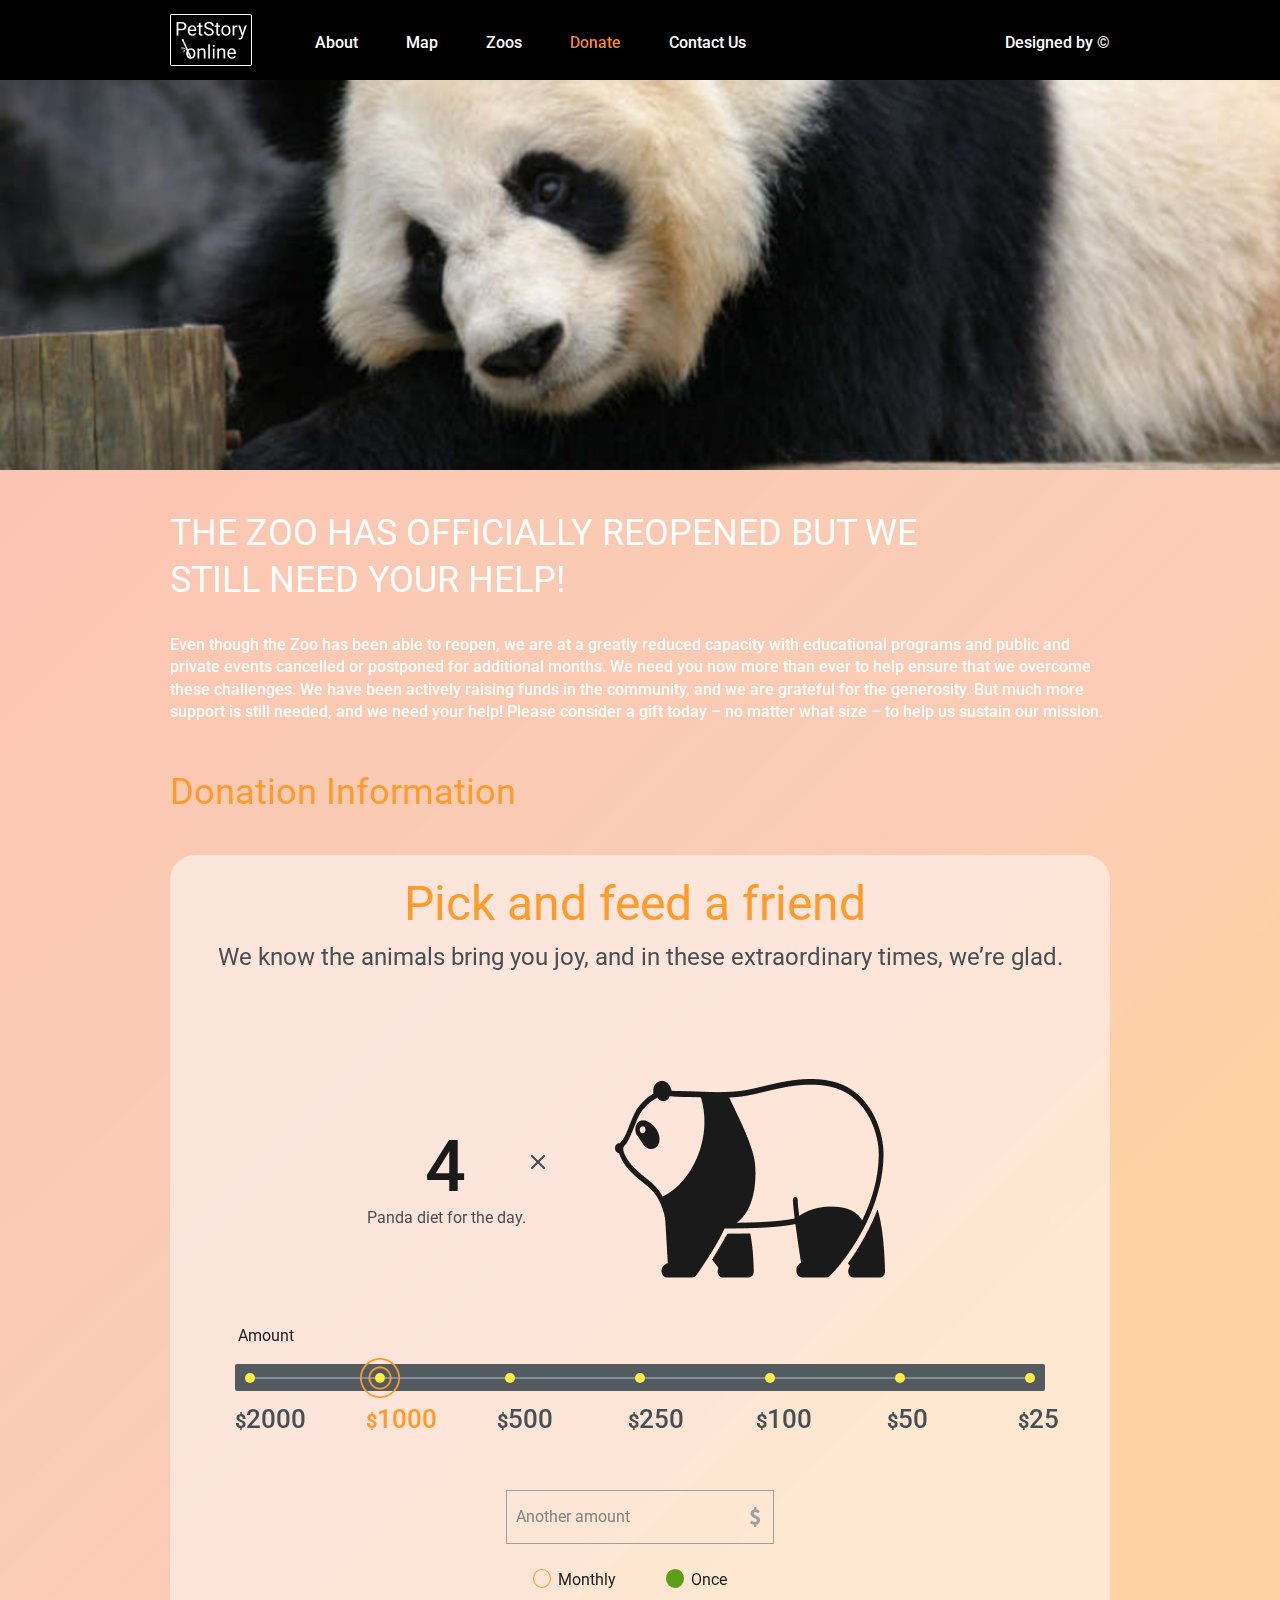
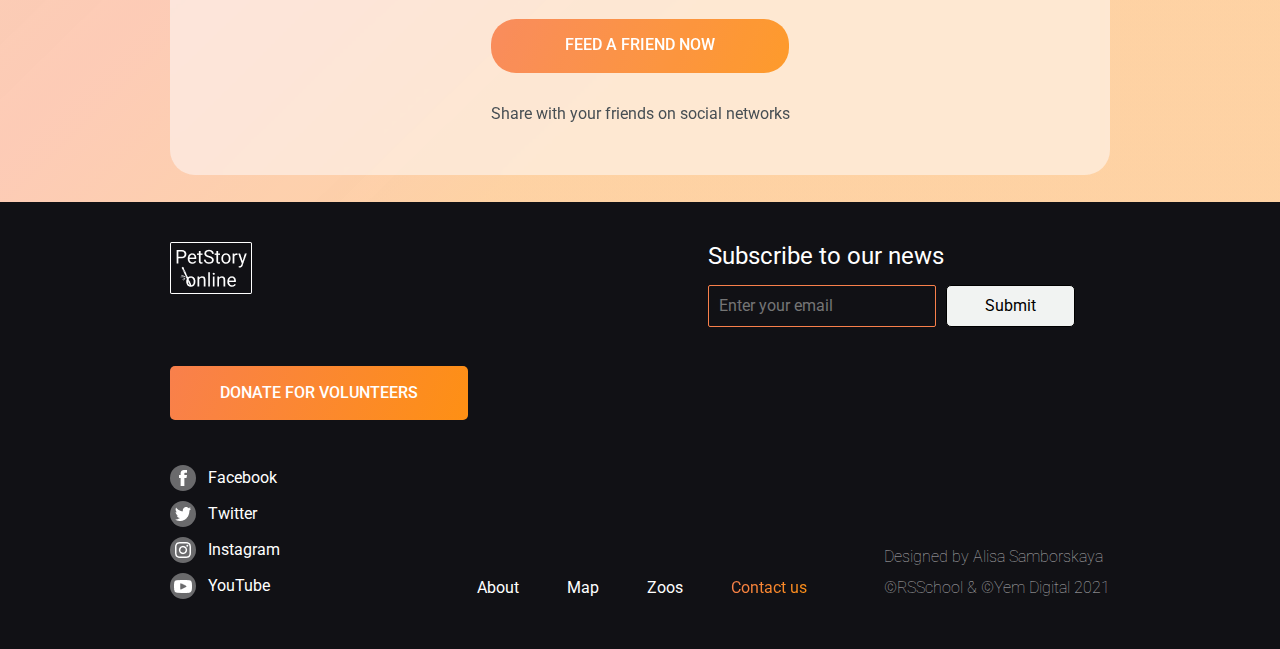
==== pages/donate/index.html @ c28e4dde "fix:js" ====
<!DOCTYPE html>
<html lang="en">
<head>
    <meta charset="UTF-8">
    <meta http-equiv="X-UA-Compatible" content="IE=edge">
    <meta name="viewport" content="width=device-width, initial-scale=1.0">
    <title>Donate</title>
    <link rel="stylesheet" href="style.css">
    <link rel="preconnect" href="https://fonts.googleapis.com">
<link rel="preconnect" href="https://fonts.gstatic.com" crossorigin>
<link href="https://fonts.googleapis.com/css2?family=Roboto:wght@100;300;400;500;700&display=swap" rel="stylesheet">
<style>
    html{
    scroll-behavior: smooth;
    }
</style>
</head>
<body>
    <header class="header">
        <div class="header_wrap wrapper" id="header">
          <a href="../main/index.html" class="burger_logo"><img src="../../assets/icons/logo_footer (1).png" alt="logo"></a>
          <div class="header_wrap_list">
              <a href="../main/index.html"><img src="../../assets/icons/logo_footer.png" alt="logo"></a>
          <h1>PetStory Online</h1>
         <ul>
          <li class="active"><a href="../main/index.html">About</a></li>
          <li class="active">Map</li>
          <li class="active">Zoos</li>
          <li class="active"><a href="../donate/index.html">Donate</a></li>
          <li class="active">Contact Us</li>
         </ul>
          </div>
         <p><a href="https://www.figma.com/file/XJE8p36rRzBeCbb7orxvt0/online-zoo-3-weeks-(Copy)?node-id=153%3A45" class="active">Designed by ©</a></p>
         <img src="../../assets/icons/burger_menu (1).png" alt="burger" class="burger_menu">
        </div>
      </header>
      <div class="watch">
        <div class="watch_wrap wrapper">
        </div>
    </div>
    <div class="feed">
        <div class="feed_info wrapper">
            <h2>THE ZOO HAS OFFICIALLY REOPENED BUT WE STILL NEED YOUR HELP!</h2>
            <p class="feed_info_text">Even though the Zoo has been able to reopen, we are at a greatly reduced capacity with educational programs and public and private events cancelled or postponed for additional months. We need you now more than ever to help ensure that we overcome these challenges. We have been actively raising funds in the community, and we are grateful for the generosity.  But much more support is still needed, and we need your help! Please consider a gift today – no matter what size – to help us sustain our mission.</p>
            <p class="feed_info_inf">Donation Information</p>
        </div>
        <div class="feed_wrap wrapper">
            <h3>Pick and feed a friend</h3>
            <p class="feed_wrap_postheader">We know the animals bring you joy, and in these extraordinary times, we’re glad.</p>
            <div class="feed_wrap_images">
               <div class="feed_wrap_images_text">
                <div>
                    <p>4</p>
                    <p>Panda diet for the day.</p>
                </div>
                <img src="../../assets/icons/x_icon.png" alt="icon">

               </div>
               <img src="../../assets/icons/panda_widget1.png" alt="icon" class="panda">
            </div>
            <form class="feed_btns">
                <p class="feed_btns_header">Amount</p>
                <div class="feed_btns_container">
                    <input type="radio" name="donate" id="donate_5000" class="donate_radio label_5000" value="5000">
                    <label for="donate_5000" class="label_5000"></label>
                    <input type="radio" name="donate" id="donate_2000" class="donate_radio" value="2000">
                    <label for="donate_2000" class="label_2000"></label>
                    <input type="radio" name="donate" id="donate_1000" class="donate_radio" value="1000" checked>
                    <label for="donate_1000" class="label_1000"></label>
                    <input type="radio" name="donate" id="donate_500" class="donate_radio" value="500">
                    <label for="donate_500"></label>
                    <input type="radio" name="donate" id="donate_250" class="donate_radio" value="250" >
                    <label for="donate_250"></label>
                    <input type="radio" name="donate" id="donate_100" class="donate_radio" value="100">
                    <label for="donate_100"></label>
                    <input type="radio" name="donate" id="donate_50" class="donate_radio" value="50">
                    <label for="donate_50"></label>
                    <input type="radio" name="donate" id="donate_25" class="donate_radio" value="25">
                    <label for="donate_25"></label>
                    <div class="line"></div>
                </div>
                <div class="feed_btns_sum">
                    <p class="sum_text num_5000"><span>$</span>5000</p>
                    <p class="sum_text num_2000"><span>$</span>2000</p>
                    <p class="sum_text num_1000"><span>$</span>1000</p>
                    <p class="sum_text"><span>$</span>500</p>
                    <p class="sum_text"><span>$</span>250</p>
                    <p class="sum_text"><span>$</span>100</p>
                    <p class="sum_text"><span>$</span>50</p>
                    <p class="sum_text"><span>$</span>25</p>
                </div>
                <input type="number" min="1" max="9999" placeholder="Another amount" class="number">
                <div class="radio_btns">
                    <input type="radio" name="once" id="month" class="radio" value="2">
                    <label for="month">Monthly</label>
                    <input type="radio" name="once" id="once" class="radio" value="1" checked>
                    <label for="once">Once</label>
                </div>
                <button>Feed a friend now</button>
                <p class="share_text">Share with your friends on social networks </p>
            </form>
        </div>
      </div>
      <footer class="footer">
        <div class="footer_wrap wrapper">
          <div class="footer_wrap_media">
              <ul class="social_list">
                  <li><div><a href="https://www.facebook.com" class="link2"><img src="../../assets/icons/Fill 211.png" alt="icon"></a></div><a href="https://www.facebook.com" class="link">Facebook</a></li>
                  <li><div><a href="https://twitter.com/?lang=ru" class="link2"><img src="../../assets/icons/Fill 172.png" alt="icon"></a></a></div><a href="https://twitter.com/?lang=ru" class="link">Twitter</a></li>
                  <li><div><a href="https://www.instagram.com" class="link2"><img src="../../assets/icons/Fill 166.png" alt="icon"></a></div><a href="https://www.instagram.com" class="link">Instagram</a></li>
                  <li><div><a href="https://www.youtube.com" class="link2"><img src="../../assets/icons/Fill 213.png" alt="icon"></a></div><a href="https://www.youtube.com" class="link">YouTube</a></li>
              </ul>
              <ul class="footer_wrap_list">
                  <li class="active_footer"><a href="#header" class="link">About</a></li>
                  <li class="active_footer">Map</li>
                  <li class="active_footer">Zoos</li>
                  <li class="active_footer">Contact us</li>
              </ul>
              <div class="footer_wrap_email_design">
                  <p>Designed by Alisa Samborskaya</p>
                  <p>©RSSchool & ©Yem Digital 2021</p>
               </div>
          </div>
          <div class="footer_wrap_email">
              <form action="../donate/index.html" class="form1">
                  <img src="../../assets/icons/bamboo_mini.png" alt="img" class="mini">
                  <a href="#header" class="logo"><img src="../../assets/icons/logo_footer.png" alt="logo"></a>
                  <a href="#header" class="logo3"><img src="../../assets/icons/PetStory online2.png" alt="logo"></a>
                  <button type="submit">donate for volunteers</button>
              </form>
              <div class="right_form">
                  <p class="footer_wrap_email_text">Subscribe to our news</p>
               <form class="form2">
                  <input type="email" name="email" id="email" placeholder="Enter your email" required>
                  <button type="submit" class="inp_btn">Submit</button>
               </form>
          </div>
        </div>
     </div>
    </footer>
    <script src="script.js"></script>
</body>
</html>
---- pages/donate/style.css ----
* {
  margin: 0;
  padding: 0;
  font-family: "Roboto", sans-serif;
}

a {
  text-decoration: none;
  color: inherit;
}

.focused {
  background: linear-gradient(113.96deg, #F9804B 1.49%, #FE9013 101.44%);
  -webkit-background-clip: text;
  -webkit-text-fill-color: transparent;
  background-clip: text;
  cursor: pointer;
  border: none;
  box-shadow: none;
  outline: none;
}

.wrapper {
  width: 1160px;
  margin: 0 auto;
}

.header {
  background-color: #000000;
  font-weight: 500;
  font-size: 16px;
  line-height: 140%;
  color: #FFFFFF;
}
.header .burger_menu {
  display: none;
}
.header .burger_logo {
  display: none;
}
.header_wrap {
  display: flex;
  justify-content: space-between;
  align-items: center;
  padding: 14px 0;
}
.header_wrap h1 {
  display: none;
}
.header_wrap_list {
  display: flex;
  align-items: center;
  gap: 63px;
}
.header_wrap ul {
  display: flex;
  gap: 58px;
}
.header_wrap ul li {
  list-style-type: none;
}
.header_wrap ul li:hover {
  background: linear-gradient(113.96deg, #F9804B 1.49%, #FE9013 101.44%);
  -webkit-background-clip: text;
  -webkit-text-fill-color: transparent;
  background-clip: text;
  cursor: pointer;
}
.header_wrap a {
  text-decoration: none;
  color: #FFFFFF;
}
.header_wrap a:hover {
  background: linear-gradient(113.96deg, #F9804B 1.49%, #FE9013 101.44%);
  -webkit-background-clip: text;
  -webkit-text-fill-color: transparent;
  background-clip: text;
  cursor: pointer;
}

.watch {
  width: 100%;
  height: 390px;
  background-image: url(../../assets/images/Giant\ Panda.png);
  background-repeat: no-repeat;
  background-position: center;
  background-size: cover;
}

.footer {
  background: #111115;
}
.footer_wrap {
  display: flex;
  padding: 41px 0 50px;
  flex-direction: column-reverse;
}
.footer_wrap_list {
  display: flex;
  list-style: none;
  font-weight: 400;
  font-size: 16px;
  line-height: 140%;
  color: #FFFFFF;
  align-self: flex-end;
  margin-left: 120px;
  z-index: 5;
}
.footer_wrap_list li {
  margin-right: 60px;
}
.footer_wrap_list li:last-child {
  margin-right: 0px;
}
.footer_wrap_list .link {
  text-decoration: none;
  color: #FFFFFF;
}
.footer_wrap_list li:hover {
  background: linear-gradient(113.96deg, #F9804B 1.49%, #FE9013 101.44%);
  -webkit-background-clip: text;
  -webkit-text-fill-color: transparent;
  background-clip: text;
  cursor: pointer;
}
.footer_wrap_media {
  display: flex;
  align-items: flex-end;
  justify-content: space-between;
}
.footer_wrap_media .logo {
  width: 82px;
}
.footer_wrap_media .social_list .link2 {
  display: flex;
  align-items: center;
}
.footer_wrap_media ul {
  list-style: none;
}
.footer_wrap_media ul li {
  display: flex;
  gap: 12px;
  align-items: center;
  font-weight: 400;
  font-size: 16px;
  line-height: 140%;
  color: #FFFFFF;
  margin-top: 10px;
}
.footer_wrap_media ul li a {
  text-decoration: none;
  color: #FFFFFF;
}
.footer_wrap_media ul li div {
  width: 26px;
  height: 26px;
  border-radius: 50%;
  display: flex;
  justify-content: center;
  align-items: center;
  background: rgba(196, 196, 196, 0.5);
}
.footer_wrap_media ul li:hover a {
  color: #4B9200;
  cursor: pointer;
}
.footer_wrap_media ul li:hover div {
  background: #4B9200;
}
.footer_wrap_email {
  display: flex;
  justify-content: space-between;
}
.footer_wrap_email .form1 {
  margin-top: -3px;
  display: flex;
  flex-direction: column;
  align-items: flex-start;
}
.footer_wrap_email .form1 .logo2 {
  display: none;
}
.footer_wrap_email .form1 .logo3 {
  display: none;
}
.footer_wrap_email .form1 .mini {
  display: none;
}
.footer_wrap_email .form1 button {
  background: linear-gradient(113.96deg, #F9804B 1.49%, #FE9013 101.44%);
  width: 298px;
  height: 54px;
  border-radius: 25px;
  font-weight: 500;
  font-size: 16px;
  line-height: 140%;
  text-align: center;
  text-transform: uppercase;
  color: #FFFFFF;
  border: none;
  border-radius: 5px;
  margin: 58px 0 35px;
}
.footer_wrap_email .form1 button:hover {
  background: #E47209;
}
.footer_wrap_email .form1 button:active {
  background: #4B9200;
}
.footer_wrap_email_text {
  font-weight: 400;
  font-size: 24px;
  line-height: 120%;
  color: #FFFFFF;
}
.footer_wrap_email form {
  margin-top: 14px;
  display: flex;
  gap: 10px;
  align-items: center;
}
.footer_wrap_email form #email {
  padding-left: 10px;
  border-radius: 2px;
  font-weight: 400;
  font-size: 16px;
  line-height: 140%;
  color: #BDBDBD;
  border: #F9804B solid 1px;
  width: 228px;
  height: 42px;
  box-sizing: border-box;
  background-color: inherit;
}
.footer_wrap_email form #email:active {
  border: 1px solid #4B9200;
}
.footer_wrap_email form button {
  width: 129px;
  height: 42px;
  background: #F1F3F2;
  border: 1px solid #000000;
  border-radius: 5px;
  font-weight: 400;
  font-size: 16px;
  line-height: 140%;
  color: #000000;
}
.footer_wrap_email form .inp_btn:hover {
  color: #4B9200;
  border: 1px solid #4B9200;
}
.footer_wrap_email_design {
  font-weight: 100;
  font-size: 16px;
  line-height: 130%;
  color: #B4B4B6;
}
.footer_wrap_email_design p:last-child {
  margin-top: 10px;
}

.feed {
  background: linear-gradient(315.75deg, rgba(254, 210, 144, 0.7) 30.06%, #FEBDAB 100.95%, rgba(254, 210, 144, 0.7) 106.36%), linear-gradient(315.75deg, rgba(254, 189, 171, 0.74) 30.06%, rgba(243, 169, 248, 0.66) 50.74%, #E0D8F0 80.49%, #EAF7FE 127.9%, #EAF7FE 149.54%), linear-gradient(315.75deg, rgba(254, 189, 171, 0.74) 30.06%, rgba(243, 169, 248, 0.66) 50.74%, #E0D8F0 80.49%, #EAF7FE 127.9%, #EAF7FE 149.54%);
  opacity: 0.9;
  padding: 35px 0 183px;
}
.feed_info h2 {
  font-weight: 400;
  font-size: 36px;
  line-height: 130%;
  color: #FFFFFF;
}
.feed_info_text {
  margin-top: 10px;
  font-weight: 500;
  font-size: 16px;
  line-height: 140%;
  color: #FFFFFF;
}
.feed_info_inf {
  margin-top: 45px;
  margin-bottom: 60px;
  font-weight: 400;
  font-size: 36px;
  line-height: 130%;
  color: #FE9013;
}
.feed .feed_btns {
  display: flex;
  flex-direction: column;
  justify-content: center;
  align-items: center;
  padding-top: 47px;
  margin-right: 67px;
}
.feed .feed_btns_header {
  font-weight: 400;
  font-size: 16px;
  line-height: 140%;
  color: #000000;
  align-self: flex-start;
  margin: 0px 0 17px;
}
.feed .feed_btns .number {
  margin: 50px 0 26px;
  width: 268px;
  height: 54px;
  box-sizing: border-box;
  color: #929699;
  border: 1px solid #929699;
  padding-left: 9px;
  font-weight: 400;
  font-size: 16px;
  line-height: 140%;
  background-image: url("../../assets/icons/dollar.png");
  background-repeat: no-repeat;
  background-position: 95% 50%;
  background-color: inherit;
}
.feed .feed_btns .number::-webkit-inner-spin-button {
  -webkit-appearance: none;
  margin: 0;
}
.feed .feed_btns .number:focus {
  color: #4B9200;
  border: 1px solid #4B9200;
}
.feed .feed_btns_sum {
  padding-top: 10px;
  width: 976px;
  display: flex;
  gap: 60px;
  font-weight: 500;
  font-size: 26px;
  line-height: 140%;
  color: #333B41;
}
.feed .feed_btns_sum p:nth-child(4) {
  padding-right: 15px;
}
.feed .feed_btns_sum p:nth-child(5) {
  padding-right: 12px;
}
.feed .feed_btns_sum p:nth-child(6) {
  padding-right: 15px;
}
.feed .feed_btns_sum p:nth-child(7) {
  padding-right: 30px;
}
.feed .feed_btns_sum span {
  font-size: 20px;
  font-weight: 700;
}
.feed .feed_btns .radio_btns {
  display: flex;
  gap: 30px;
}
.feed .feed_btns .radio_btns .radio {
  position: absolute;
  z-index: -1;
  opacity: 0;
}
.feed .feed_btns .radio_btns label {
  display: inline-block;
  cursor: pointer;
  position: relative;
  padding-left: 25px;
  margin-right: 20px;
  -webkit-user-select: none;
     -moz-user-select: none;
      -ms-user-select: none;
          user-select: none;
}
.feed .feed_btns .radio_btns label:before {
  content: " ";
  display: inline-block;
  width: 16px;
  height: 17px;
  position: absolute;
  left: 0;
  bottom: 1px;
  border: 1px solid #FE9013;
  border-radius: 50%;
}
.feed .feed_btns .radio_btns .radio:checked + label:before {
  background: #4B9200;
  border: 1px solid #4B9200;
}
.feed .feed_btns_container {
  background: #404950;
  border-radius: 2px;
  height: 27px;
  width: 976px;
  display: flex;
  align-items: center;
  padding: 0 26px;
  box-sizing: border-box;
  gap: 120px;
  position: relative;
}
.feed .feed_btns_container .line {
  position: absolute;
  width: 915px;
  height: 2px;
  background: #72828E;
  top: 50%;
  transform: translate(0, -50%);
  z-index: 1;
}
.feed .feed_btns_container .donate_radio {
  position: absolute;
  z-index: -1;
  opacity: 0;
}
.feed .feed_btns_container label {
  z-index: 2;
  display: inline-flex;
  justify-content: center;
  align-items: center;
  cursor: pointer;
  position: relative;
  -webkit-user-select: none;
     -moz-user-select: none;
      -ms-user-select: none;
          user-select: none;
  width: 10px;
  height: 10px;
  background: #FFEE2E;
  border-radius: 50%;
}
.feed .feed_btns_container label:before {
  content: "";
  display: flex;
  justify-content: center;
  align-items: center;
  width: 10px;
  height: 10px;
  position: absolute;
  bottom: -2px;
}
.feed .feed_btns_container label:after {
  content: "";
  display: flex;
  justify-content: center;
  align-items: center;
  width: 10px;
  height: 10px;
  position: absolute;
  bottom: -9px;
  padding: 7px;
}
.feed .feed_btns_container .donate_radio:checked + label:before {
  content: url("../../assets/icons/Vector (1).png");
}
.feed .feed_btns_container .donate_radio:checked + label:after {
  content: url("../../assets/icons/Vector (2).png");
}
.feed .feed_btns_container label:hover:before {
  content: url("../../assets/icons/Vector (1).png");
}
.feed .feed_btns_container label:hover:after {
  content: url("../../assets/icons/Vector (2).png");
}
.feed .feed_btns .share_text {
  font-weight: 400;
  font-size: 16px;
  line-height: 140%;
  color: #333B41;
}
.feed .feed_btns button {
  background: linear-gradient(113.96deg, #F9804B 1.49%, #FE9013 101.44%);
  width: 298px;
  height: 54px;
  border-radius: 25px;
  font-weight: 500;
  font-size: 16px;
  line-height: 140%;
  text-align: center;
  text-transform: uppercase;
  color: #FFFFFF;
  border: none;
  margin: 30px 0;
}
.feed .feed_btns button:hover {
  background: #E47209;
}
.feed .feed_btns button:active {
  background: #4B9200;
}
.feed_wrap {
  background: rgba(253, 253, 255, 0.52);
  -webkit-backdrop-filter: blur(2px);
          backdrop-filter: blur(2px);
  border-radius: 25px;
  padding: 41px 30px 59px 99px;
  box-sizing: border-box;
}
.feed_wrap h3 {
  margin-right: 58px;
  font-weight: 400;
  font-size: 48px;
  line-height: 120%;
  text-align: center;
  color: #FE9013;
  margin-left: -20px;
}
.feed_wrap_postheader {
  font-weight: 400;
  font-size: 24px;
  line-height: 120%;
  color: #333B41;
  margin: 22px 0px 60px -5px;
}
.feed_wrap_images {
  display: flex;
  align-items: center;
  gap: 40px;
  justify-content: center;
  margin-right: 65px;
}
.feed_wrap_images_text {
  display: flex;
  align-items: center;
  margin-left: -25px;
}
.feed_wrap_images_text img {
  margin-left: -20px;
  margin-top: 20px;
}
.feed_wrap_images .panda {
  padding-left: 30px;
}
.feed_wrap_images p:first-child {
  font-weight: 500;
  font-size: 72px;
  line-height: 80%;
  text-align: center;
  text-transform: uppercase;
  color: #000000;
  padding-top: 50px;
  padding-bottom: 15px;
  margin-right: 20px;
}
.feed_wrap_images p:last-child {
  font-weight: 400;
  font-size: 16px;
  line-height: 140%;
  text-align: center;
  color: #333B41;
  padding-right: 30px;
}

@media (min-width: 1000px) and (max-width: 1599px) {
  .wrapper {
    width: 1000px;
    padding: 0 30px;
    box-sizing: border-box;
    overflow: hidden;
  }
  .header_wrap {
    display: flex;
    justify-content: space-between;
    align-items: center;
    padding: 14px 30px 8px;
    box-sizing: border-box;
  }
  .header_wrap_list {
    display: flex;
    align-items: center;
    gap: 63px;
  }
  .header_wrap ul {
    display: flex;
    gap: 48px;
  }
  .watch {
    height: 390px;
    box-sizing: border-box;
  }
  .watch_wrap {
    overflow: hidden;
  }
  .footer {
    background: #111115;
    padding: 40px 0px 50px 0px;
  }
  .footer_wrap {
    display: flex;
    flex-direction: column-reverse;
    box-sizing: border-box;
  }
  .footer_wrap_list {
    margin-left: 130px;
  }
  .footer_wrap_list li {
    margin-right: 48px;
  }
  .footer_wrap_list li:last-child {
    margin-right: 10px;
  }
  .footer_wrap_email .form2 {
    margin-top: 14px;
    padding-right: 35px;
  }
  .footer_wrap_email .form1 {
    margin-top: 0;
  }
  .feed {
    padding: 40px 22px 27px;
  }
  .feed_info {
    padding: 0;
    padding-left: 5px;
    width: 950px;
    box-sizing: border-box;
  }
  .feed_info h2 {
    font-weight: 400;
    width: 778px;
    margin-right: 0px;
  }
  .feed_info_text {
    margin-top: 30px;
    margin-right: 0px;
    width: 939px;
  }
  .feed_info_inf {
    margin-top: 45px;
    margin-bottom: 40px;
  }
  .feed .feed_btns {
    display: flex;
    flex-direction: column;
    justify-content: center;
    align-items: center;
    padding-top: 47px;
    margin-right: 0px;
  }
  .feed .feed_btns_header {
    align-self: flex-start;
    margin: 0px 0px 17px 68px;
  }
  .feed .feed_btns .number {
    margin: 50px 0 26px;
    width: 268px;
    height: 54px;
    padding-left: 9px;
  }
  .feed .feed_btns_sum {
    padding-top: 10px;
    width: 810px;
    display: flex;
    gap: 60px;
  }
  .feed .feed_btns_sum .num_5000 {
    display: none;
  }
  .feed .feed_btns_sum p:nth-child(4) {
    padding-right: 15px;
  }
  .feed .feed_btns_sum p:nth-child(5) {
    padding-right: 12px;
  }
  .feed .feed_btns_sum p:nth-child(6) {
    padding-right: 15px;
  }
  .feed .feed_btns_sum p:nth-child(7) {
    padding-right: 30px;
  }
  .feed .feed_btns_sum span {
    font-size: 20px;
    font-weight: 700;
  }
  .feed .feed_btns .radio_btns {
    display: flex;
    gap: 30px;
  }
  .feed .feed_btns .radio_btns label {
    display: inline-block;
    cursor: pointer;
    position: relative;
    padding-left: 25px;
    margin-right: 20px;
    -webkit-user-select: none;
       -moz-user-select: none;
        -ms-user-select: none;
            user-select: none;
  }
  .feed .feed_btns_container {
    height: 27px;
    width: 810px;
    display: flex;
    align-items: center;
    padding: 0 10px;
    box-sizing: border-box;
    gap: 120px;
    position: relative;
  }
  .feed .feed_btns_container .line {
    position: absolute;
    width: 785px;
  }
  .feed .feed_btns_container .label_5000 {
    display: none;
  }
  .feed .feed_btns button {
    background: linear-gradient(113.96deg, #F9804B 1.49%, #FE9013 101.44%);
    width: 298px;
    height: 54px;
    border-radius: 25px;
    font-weight: 500;
    font-size: 16px;
    line-height: 140%;
    text-align: center;
    text-transform: uppercase;
    color: #FFFFFF;
    border: none;
    margin: 30px 0;
  }
  .feed_wrap {
    border-radius: 25px;
    padding: 20px 0px 50px 0px;
    box-sizing: border-box;
    width: 940px;
  }
  .feed_wrap h3 {
    margin-right: 0px;
    margin-left: -10px;
  }
  .feed_wrap_postheader {
    margin: 10px 0px 0px 0px;
    text-align: center;
  }
  .feed_wrap_images {
    display: flex;
    align-items: center;
    gap: 40px;
    justify-content: center;
    padding-top: 60px;
    margin-right: -11px;
  }
  .feed_wrap_images_text {
    display: flex;
    align-items: center;
    margin-left: -25px;
  }
  .feed_wrap_images_text img {
    margin-left: 5px;
    margin-top: 15px;
  }
  .feed_wrap_images .panda {
    padding-left: 40px;
    margin-left: -10px;
  }
  .feed_wrap_images p:first-child {
    padding-top: 58px;
    padding-bottom: 12px;
    margin-right: 3px;
  }
  .feed_wrap_images p:last-child {
    padding-right: 0px;
  }
}
@media (min-width: 640px) and (max-width: 999px) {
  .wrapper {
    width: 640px;
    padding: 0 20px;
    box-sizing: border-box;
    overflow: visible;
  }
  .header {
    width: 100vw;
    position: fixed;
    top: 0;
    background-color: #000000;
    z-index: 10;
  }
  .header_wrap {
    padding: 3px 20px 0px;
    height: 34px;
  }
  .header_wrap_list {
    display: none;
  }
  .header_wrap p {
    display: none;
  }
  .header_wrap .burger_menu {
    display: block;
    margin-top: -10px;
  }
  .header_wrap .burger_logo {
    display: block;
  }
  .watch {
    margin-top: 34px;
    height: 335px;
  }
  .footer {
    background: #111115;
    padding: 15px 0px 20px 0px;
  }
  .footer_wrap {
    display: flex;
    flex-direction: column-reverse;
    box-sizing: border-box;
    position: relative;
  }
  .footer_wrap_media {
    margin-top: 32px;
  }
  .footer_wrap .social_list {
    position: absolute;
    right: 3%;
    top: -12px;
    gap: 30px;
  }
  .footer_wrap .social_list li {
    margin-bottom: 20px;
  }
  .footer_wrap .social_list .link {
    display: none;
  }
  .footer_wrap .social_list .link2 {
    display: flex;
    align-items: center;
  }
  .footer_wrap_list {
    margin-left: 0px;
  }
  .footer_wrap_list li {
    margin-right: 39px;
  }
  .footer_wrap_list li:last-child {
    margin-left: -5px;
  }
  .footer_wrap_email .right_form {
    display: none;
  }
  .footer_wrap_email .form1 button {
    margin-top: 20px;
  }
  .footer_wrap_email .form1 .logo2 {
    display: block;
  }
  .footer_wrap_email .form2 {
    margin-top: 14px;
    padding-right: 35px;
  }
  .feed {
    padding: 30px 0px 48px;
  }
  .feed_info {
    padding: 0;
    padding-left: 0px;
    width: 600px;
    box-sizing: border-box;
  }
  .feed_info h2 {
    font-size: 24px;
    width: 600px;
    margin-right: 0px;
  }
  .feed_info_text {
    margin-top: 15px;
    margin-right: 0px;
    width: 600px;
    font-size: 16px;
  }
  .feed_info_inf {
    margin-top: 30px;
    margin-bottom: 27px;
  }
  .feed .feed_btns {
    display: flex;
    flex-direction: column;
    justify-content: center;
    align-items: center;
    padding-top: 42px;
    margin-right: 0px;
  }
  .feed .feed_btns_header {
    align-self: flex-start;
    margin: 0px 0px 7px 10px;
  }
  .feed .feed_btns .number {
    margin: 45px 0 32px;
    width: 180px;
    height: 42px;
    padding-left: 9px;
  }
  .feed .feed_btns_sum {
    padding-top: 15px;
    width: 580px;
    display: flex;
    gap: 60px;
    padding-left: 10px;
  }
  .feed .feed_btns_sum .num_5000 {
    display: none;
  }
  .feed .feed_btns_sum .num_2000 {
    display: none;
  }
  .feed .feed_btns_sum .num_1000 {
    display: none;
  }
  .feed .feed_btns_sum p:nth-child(3) {
    padding-left: 15px;
  }
  .feed .feed_btns_sum p:nth-child(4) {
    padding-right: 15px;
  }
  .feed .feed_btns_sum p:nth-child(5) {
    padding-right: 12px;
  }
  .feed .feed_btns_sum p:nth-child(6) {
    padding-right: 15px;
  }
  .feed .feed_btns_sum p:nth-child(7) {
    padding-right: 30px;
  }
  .feed .feed_btns_sum span {
    font-size: 20px;
    font-weight: 700;
  }
  .feed .feed_btns .radio_btns {
    display: flex;
    gap: 30px;
  }
  .feed .feed_btns .radio_btns label {
    display: inline-block;
    cursor: pointer;
    position: relative;
    padding-left: 25px;
    margin-right: 20px;
    -webkit-user-select: none;
       -moz-user-select: none;
        -ms-user-select: none;
            user-select: none;
  }
  .feed .feed_btns_container {
    height: 27px;
    width: 600px;
    display: flex;
    align-items: center;
    padding: 0 35px;
    box-sizing: border-box;
    gap: 120px;
    position: relative;
  }
  .feed .feed_btns_container .line {
    position: absolute;
    width: 524px;
  }
  .feed .feed_btns_container .label_5000 {
    display: none;
  }
  .feed .feed_btns_container .label_2000 {
    display: none;
  }
  .feed .feed_btns_container .label_1000 {
    display: none;
  }
  .feed .feed_btns button {
    background: linear-gradient(113.96deg, #F9804B 1.49%, #FE9013 101.44%);
    width: 298px;
    height: 54px;
    border-radius: 25px;
    font-weight: 500;
    font-size: 16px;
    line-height: 140%;
    text-align: center;
    text-transform: uppercase;
    color: #FFFFFF;
    border: none;
    margin: 30px 0;
  }
  .feed_wrap {
    border-radius: 25px;
    padding: 30px 0px 30px 0px;
    box-sizing: border-box;
    width: 600px;
  }
  .feed_wrap h3 {
    margin-right: 0px;
    margin-left: 0px;
  }
  .feed_wrap_postheader {
    margin: 20px 0px 0px 0px;
    text-align: center;
  }
  .feed_wrap_images {
    display: flex;
    align-items: center;
    gap: 40px;
    justify-content: center;
    padding-top: 50px;
    margin-right: -11px;
  }
  .feed_wrap_images_text {
    display: flex;
    align-items: center;
    margin-left: -25px;
  }
  .feed_wrap_images_text img {
    margin-left: 5px;
    margin-top: 15px;
  }
  .feed_wrap_images .panda {
    padding-left: 40px;
    margin-left: -10px;
  }
  .feed_wrap_images p:first-child {
    padding-top: 58px;
    padding-bottom: 12px;
    margin-right: 3px;
  }
  .feed_wrap_images p:last-child {
    padding-right: 0px;
  }
}
@media (min-width: 320px) and (max-width: 639px) {
  .wrapper {
    width: 320px;
    padding: 0 9px;
    box-sizing: border-box;
    overflow: visible;
  }
  .header {
    width: 100vw;
    position: fixed;
    top: 0;
    background-color: #000000;
    z-index: 10;
  }
  .header_wrap {
    padding: 3px 10px 0px;
    height: 34px;
    box-sizing: border-box;
  }
  .header_wrap_list {
    display: none;
  }
  .header_wrap p {
    display: none;
  }
  .header_wrap .burger_menu {
    display: block;
    margin-top: -4px;
  }
  .header_wrap .burger_logo {
    display: block;
    margin-top: 3px;
  }
  .watch {
    margin-top: 34px;
    height: 186px;
    box-sizing: border-box;
  }
  .footer {
    background: #111115;
    padding: 25px 0px 20px 0px;
  }
  .footer_wrap {
    display: flex;
    flex-direction: column-reverse;
    box-sizing: border-box;
    position: relative;
  }
  .footer_wrap_media {
    margin-top: -5px;
    flex-direction: column-reverse;
    gap: 10px;
  }
  .footer_wrap_media .footer_wrap_email_design {
    font-size: 15px;
  }
  .footer_wrap .social_list {
    display: flex;
    flex-direction: row;
    position: absolute;
    right: 20%;
    top: 40px;
    gap: 30px;
  }
  .footer_wrap .social_list li {
    margin-bottom: 20px;
  }
  .footer_wrap .social_list .link {
    display: none;
  }
  .footer_wrap .social_list .link2 {
    display: flex;
    align-items: center;
  }
  .footer_wrap_list {
    margin-top: 10px;
    margin-left: -50px;
  }
  .footer_wrap_list li {
    margin-right: 30px;
  }
  .footer_wrap_list li:last-child {
    margin-right: 12px;
  }
  .footer_wrap_email .right_form {
    display: none;
  }
  .footer_wrap_email .form1 {
    align-items: center;
    position: relative;
    gap: 63px;
  }
  .footer_wrap_email .form1 button {
    margin-top: 20px;
  }
  .footer_wrap_email .form1 .logo {
    display: none;
  }
  .footer_wrap_email .form1 .logo2 {
    display: none;
  }
  .footer_wrap_email .form1 .logo3 {
    display: block;
  }
  .footer_wrap_email .form1 .mini {
    display: block;
    position: absolute;
    top: -6px;
    left: 53%;
  }
  .footer_wrap_email .form2 {
    margin-top: 14px;
    padding-right: 35px;
  }
  .feed {
    padding: 30px 0px 20px;
  }
  .feed_info {
    padding: 0;
    padding-left: 0px;
    width: 300px;
    box-sizing: border-box;
  }
  .feed_info h2 {
    font-size: 24px;
    width: 300px;
    margin-right: 0px;
  }
  .feed_info_text {
    margin-top: 15px;
    margin-right: 0px;
    width: 300px;
    font-size: 16px;
  }
  .feed_info_inf {
    margin-top: 22px;
    margin-bottom: 27px;
    font-size: 24px;
  }
  .feed .feed_btns {
    display: flex;
    flex-direction: column;
    justify-content: center;
    align-items: center;
    padding-top: 0px;
    margin-right: 0px;
  }
  .feed .feed_btns_header {
    align-self: flex-start;
    margin: 5px 0px 7px 0px;
  }
  .feed .feed_btns .number {
    margin: 23px 0 29px;
    width: 180px;
    height: 42px;
    padding-left: 9px;
  }
  .feed .feed_btns_sum {
    padding-top: 5px;
    width: 280px;
    display: flex;
    gap: 23px;
    padding-left: 0px;
    font-size: 13px;
  }
  .feed .feed_btns_sum .num_5000 {
    display: none;
  }
  .feed .feed_btns_sum .num_2000 {
    display: none;
  }
  .feed .feed_btns_sum .num_1000 {
    display: none;
  }
  .feed .feed_btns_sum p:nth-child(3) {
    padding-left: 15px;
  }
  .feed .feed_btns_sum p:nth-child(4) {
    padding-right: 15px;
  }
  .feed .feed_btns_sum p:nth-child(5) {
    padding-right: 12px;
  }
  .feed .feed_btns_sum p:nth-child(6) {
    padding-right: 15px;
  }
  .feed .feed_btns_sum p:nth-child(7) {
    padding-right: 25px;
  }
  .feed .feed_btns_sum span {
    font-size: 10px;
    font-weight: 700;
  }
  .feed .feed_btns .radio_btns {
    display: flex;
    gap: 30px;
  }
  .feed .feed_btns .radio_btns label {
    display: inline-block;
    cursor: pointer;
    position: relative;
    padding-left: 25px;
    margin-right: 20px;
    -webkit-user-select: none;
       -moz-user-select: none;
        -ms-user-select: none;
            user-select: none;
  }
  .feed .feed_btns_container {
    height: 15px;
    width: 300px;
    display: flex;
    align-items: center;
    padding: 0 17px;
    box-sizing: border-box;
    gap: 61px;
    position: relative;
  }
  .feed .feed_btns_container label {
    width: 5px;
    height: 5px;
  }
  .feed .feed_btns_container label:before {
    width: 10px;
    height: 10px;
    position: absolute;
    bottom: -2px;
  }
  .feed .feed_btns_container label:after {
    content: "";
    display: flex;
    justify-content: center;
    align-items: center;
    width: 10px;
    height: 10px;
    position: absolute;
    bottom: -11px;
    padding: 7px;
  }
  .feed .feed_btns_container .donate_radio:checked + label:before {
    content: url("../../assets/icons/miniVector1.png");
  }
  .feed .feed_btns_container .donate_radio:checked + label:after {
    content: url("../../assets/icons/miniVector2.png");
  }
  .feed .feed_btns_container label:hover:before {
    content: url("../../assets/icons/miniVector1.png");
  }
  .feed .feed_btns_container label:hover:after {
    content: url("../../assets/icons/miniVector2.png");
  }
  .feed .feed_btns_container .line {
    position: absolute;
    width: 261px;
  }
  .feed .feed_btns_container .label_5000 {
    display: none;
  }
  .feed .feed_btns_container .label_2000 {
    display: none;
  }
  .feed .feed_btns_container .label_1000 {
    display: none;
  }
  .feed .feed_btns button {
    background: linear-gradient(113.96deg, #F9804B 1.49%, #FE9013 101.44%);
    width: 298px;
    height: 54px;
    border-radius: 25px;
    font-weight: 500;
    font-size: 16px;
    line-height: 140%;
    text-align: center;
    text-transform: uppercase;
    color: #FFFFFF;
    border: none;
    margin: 27px 0 30px;
  }
  .feed .feed_btns .share_text {
    font-size: 15.9px;
  }
  .feed_wrap {
    border-radius: 25px;
    padding: 24px 0px 20px 0px;
    box-sizing: border-box;
    width: 300px;
  }
  .feed_wrap h3 {
    margin-right: 0px;
    margin-left: 0px;
    font-size: 24px;
  }
  .feed_wrap_postheader {
    font-size: 16px;
    margin: 10px 0px 0px 0px;
    text-align: center;
  }
  .feed_wrap_images {
    display: flex;
    align-items: center;
    gap: 10px;
    justify-content: center;
    padding-top: 15px;
    margin-right: -11px;
  }
  .feed_wrap_images_text {
    display: flex;
    align-items: center;
    margin-left: 0px;
    margin-right: 5px;
    line-height: 140%;
    font-size: 14px;
  }
  .feed_wrap_images_text img {
    margin-left: 5px;
    margin-top: 15px;
    width: 8px;
  }
  .feed_wrap_images .panda {
    padding-left: 25px;
    margin-left: -5px;
    margin-right: 10px;
    width: 160px;
  }
  .feed_wrap_images p:first-child {
    padding-top: 35px;
    padding-bottom: 5px;
    margin-right: 3px;
    font-size: 40.6015px;
  }
  .feed_wrap_images p:last-child {
    padding-right: 0px;
    font-size: 9.02255px;
  }
}/*# sourceMappingURL=style.css.map */
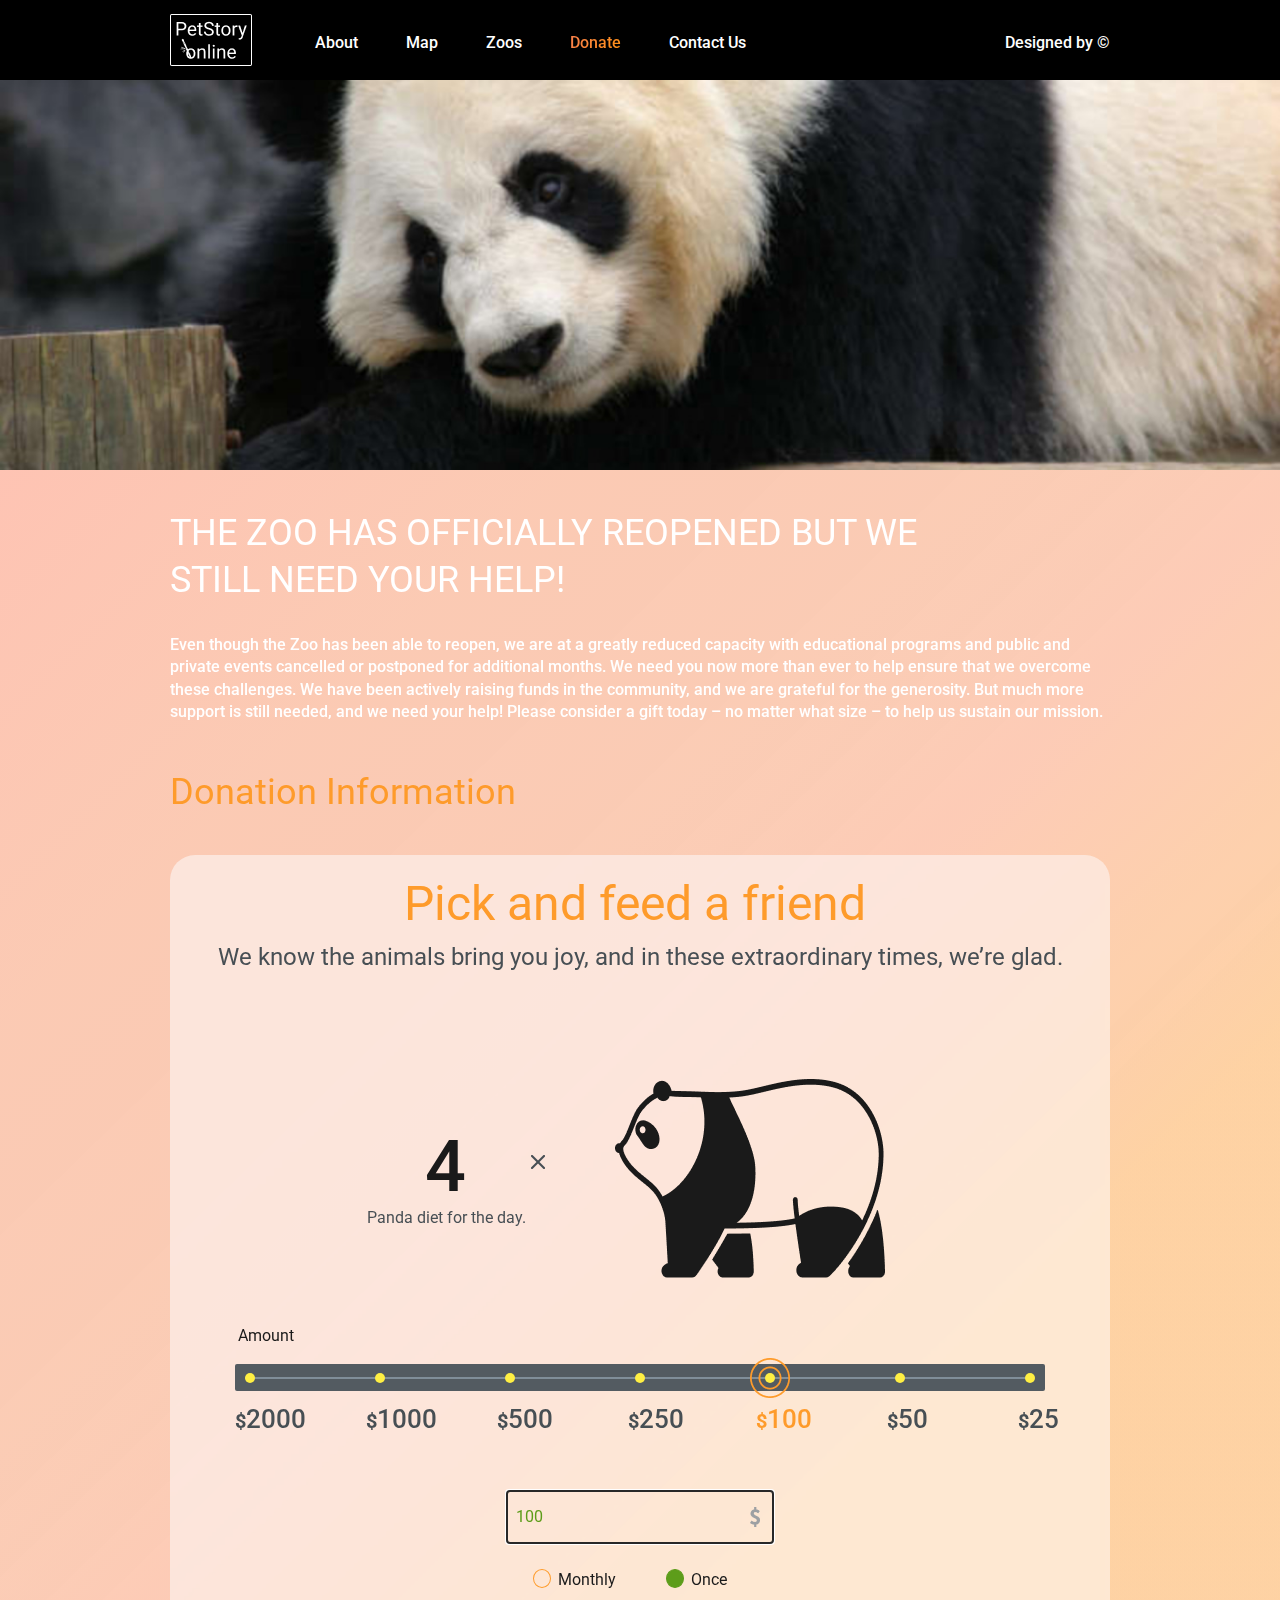
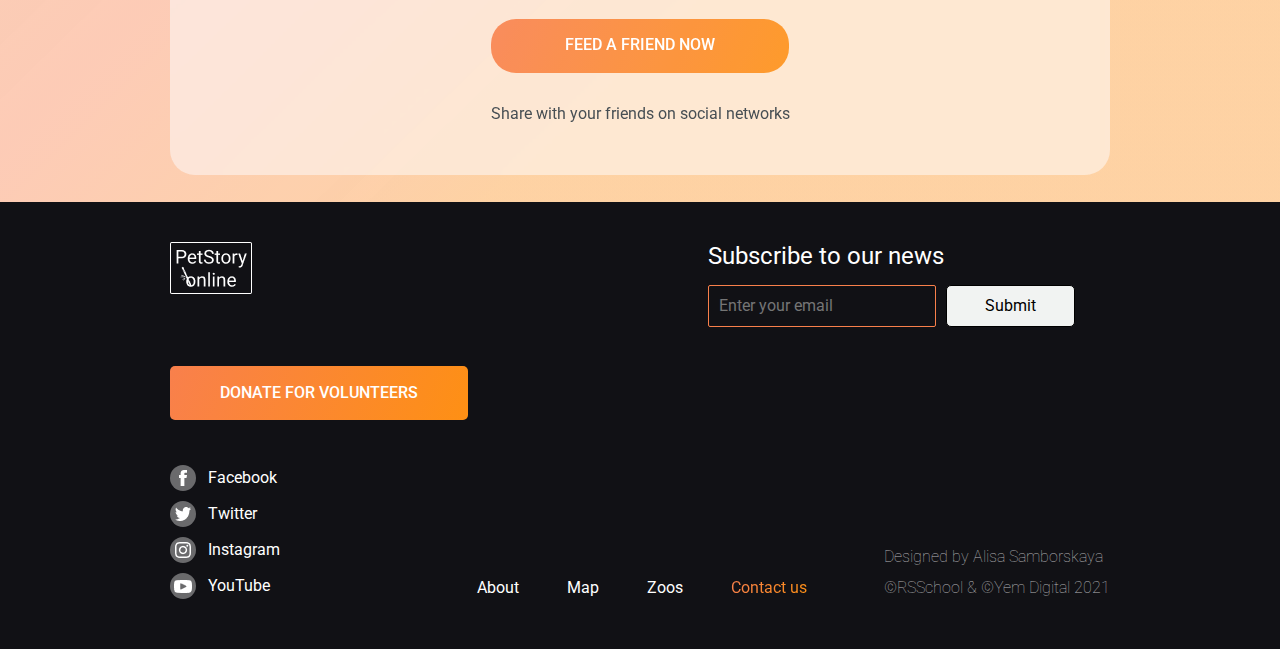
==== commit be1c41e9: "feat:clone from school repo" ====
--- a/pages/donate/index.html
+++ b/pages/donate/index.html
@@ -32,6 +32,20 @@
           </div>
          <p><a href="https://www.figma.com/file/XJE8p36rRzBeCbb7orxvt0/online-zoo-3-weeks-(Copy)?node-id=153%3A45" class="active">Designed by ©</a></p>
          <img src="../../assets/icons/burger_menu (1).png" alt="burger" class="burger_menu">
+         <div class="hidden_menu">
+            <div class="hidden_menu_list">
+                <ul class="list_menu">
+                    <li class="active logo_li"><a href="../main/index.html">PetStory Online </a><img src="../../assets/icons/bamboo_orange.png" alt="logo"></li>
+                    <li class="active"><a href="../main/index.html">About</a></li>
+                    <li class="active">Map</li>
+                    <li class="active">Zoos</li>
+                    <li class="active"><a href="../donate/index.html">Donate</a></li>
+                    <li class="active">Contact Us</li> 
+                    <li><a href="https://www.figma.com/file/XJE8p36rRzBeCbb7orxvt0/online-zoo-3-weeks-(Copy)?node-id=153%3A45" class="active">Designed by ©</a></li>
+                </ul>
+                <button type="button" class="close_btn">x</button>
+            </div>
+         </div>
         </div>
       </header>
       <div class="watch">
@@ -89,7 +103,7 @@
                     <p class="sum_text"><span>$</span>50</p>
                     <p class="sum_text"><span>$</span>25</p>
                 </div>
-                <input type="number" min="1" max="9999" placeholder="Another amount" class="number">
+                <input type="number" min="1" max="9999" placeholder="Another amount" class="number" >
                 <div class="radio_btns">
                     <input type="radio" name="once" id="month" class="radio" value="2">
                     <label for="month">Monthly</label>
--- a/pages/donate/style.css
+++ b/pages/donate/style.css
@@ -38,6 +38,65 @@
 .header .burger_logo {
   display: none;
 }
+.header .hidden_menu {
+  position: fixed;
+  z-index: 3;
+  right: 0;
+  left: 0;
+  top: 0;
+  bottom: 0;
+  background-color: rgba(228, 115, 9, 0.6352941176);
+  display: none;
+  opacity: 0;
+  justify-content: center;
+  align-items: flex-start;
+  transition: 0.7s;
+}
+.header .hidden_menu_list {
+  position: relative;
+  width: 640px;
+  height: 0px;
+  background-color: #E5E5E5;
+  transition: 0.7s;
+  overflow: hidden;
+}
+.header .hidden_menu_list .list_menu {
+  display: flex;
+  flex-direction: column;
+  align-items: flex-start;
+  gap: 15px;
+  color: #333B41;
+  padding: 15px;
+}
+.header .hidden_menu_list .list_menu .logo_li {
+  position: relative;
+  width: 65px;
+  color: #E47209;
+  text-align: center;
+  border: 1px solid #E47209;
+  font-weight: 400;
+  font-size: 15.2116px;
+  line-height: 120%;
+  padding: 5px;
+  margin-bottom: 10px;
+}
+.header .hidden_menu_list .list_menu .logo_li img {
+  position: absolute;
+  left: 11px;
+  top: 20px;
+}
+.header .hidden_menu_list .list_menu .active:hover {
+  background-color: #E47209;
+}
+.header .hidden_menu_list .close_btn {
+  color: #E47209;
+  background-color: inherit;
+  border: none;
+  position: absolute;
+  top: 15px;
+  right: 20px;
+  font-size: 25px;
+}
 .header_wrap {
   display: flex;
   justify-content: space-between;
@@ -65,10 +124,6 @@
   -webkit-text-fill-color: transparent;
   background-clip: text;
   cursor: pointer;
-}
-.header_wrap a {
-  text-decoration: none;
-  color: #FFFFFF;
 }
 .header_wrap a:hover {
   background: linear-gradient(113.96deg, #F9804B 1.49%, #FE9013 101.44%);
